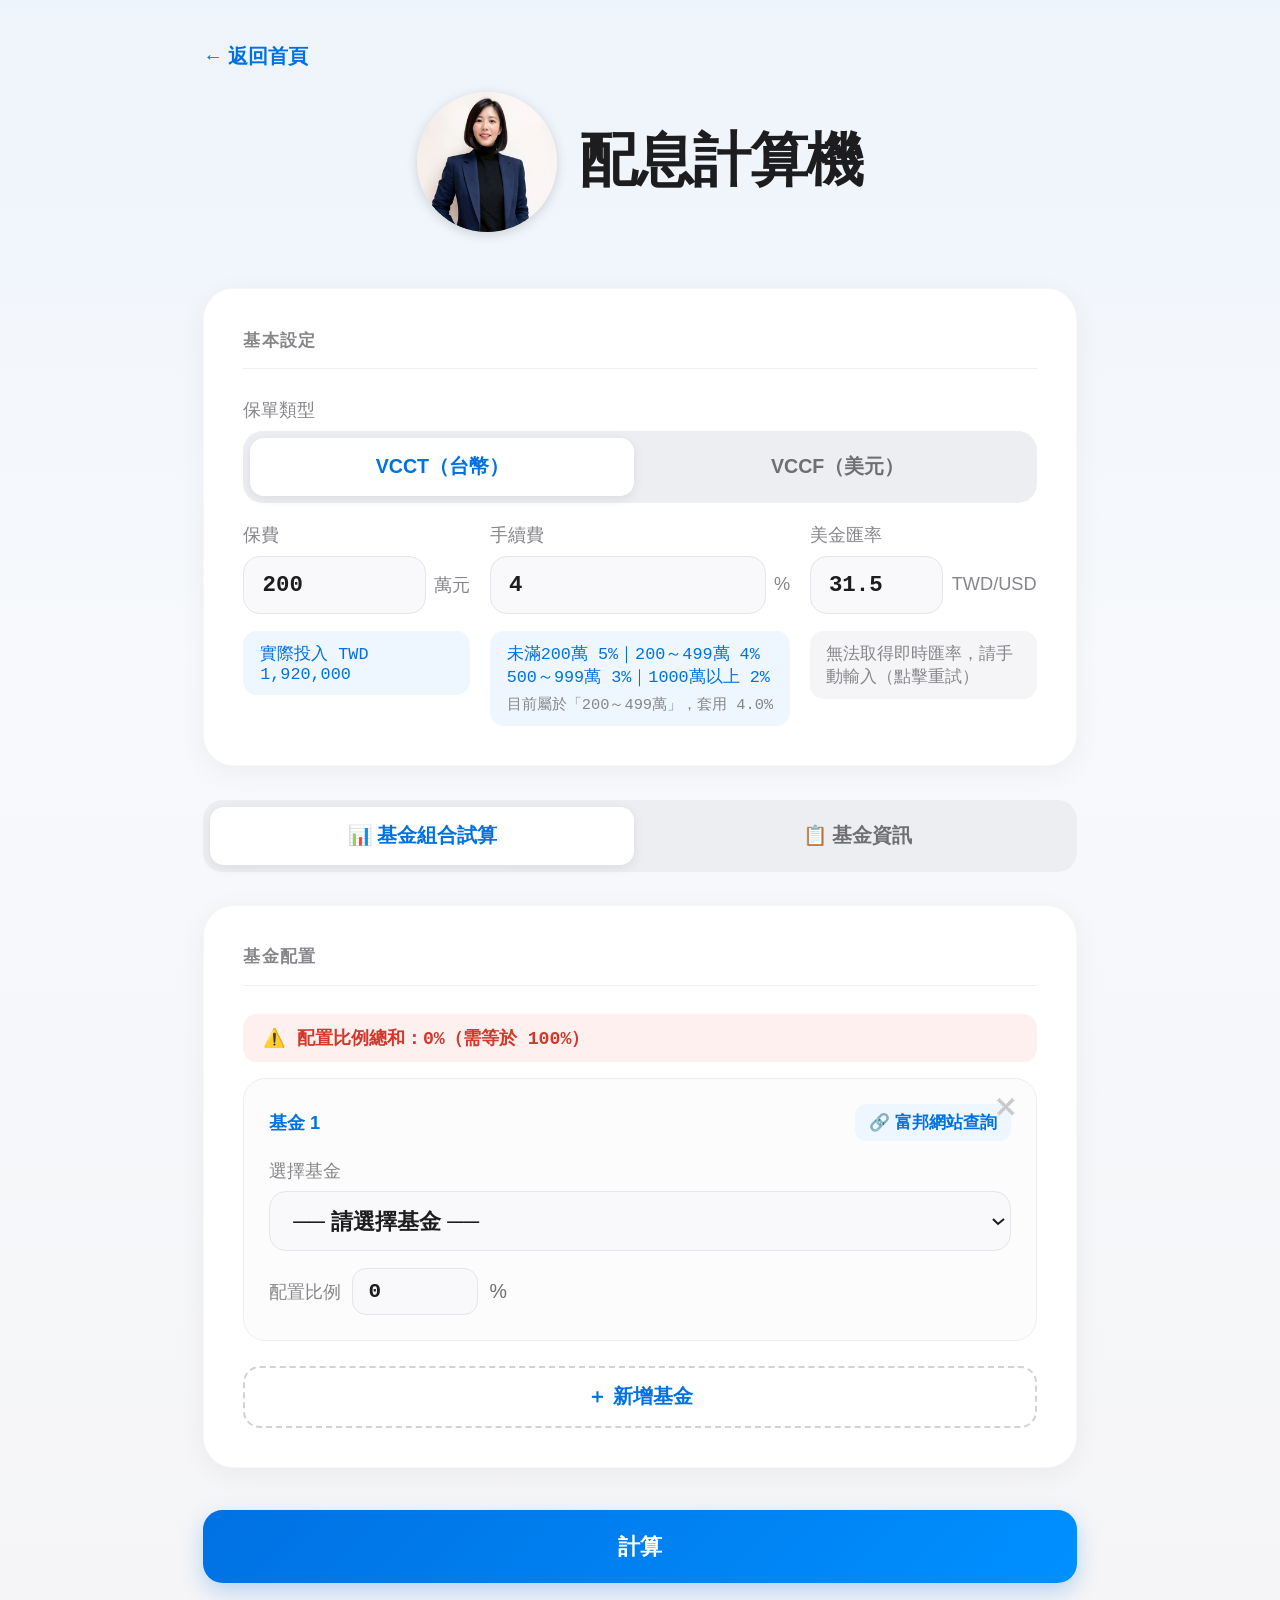
==== calculator.html @ 894be096 "自動更新基金淨值 2026-11-12" ====
<!DOCTYPE html>
<html lang="zh-TW">
<head>
<meta charset="UTF-8">
<meta name="viewport" content="width=device-width, initial-scale=1.0">
<title>配息計算機</title>
<style>
  *, *::before, *::after { box-sizing: border-box; margin: 0; padding: 0; }
  body {
    font-family: -apple-system, BlinkMacSystemFont, "Segoe UI", sans-serif;
    background: linear-gradient(180deg, #eef4fb 0%, #f7f9fc 40%, #f5f5f7 100%);
    color: #1d1d1f;
    min-height: 100vh;
    padding: 2.5rem 1rem;
    font-size: 18px;
  }
  .container { width: 70%; max-width: 1100px; margin: 0 auto; zoom: 1.4; }
  @media (max-width: 768px) {
    .container { width: 100%; max-width: 100%; zoom: 1; }
    body { padding: 1.25rem 0.75rem; font-size: 16px; }
    .basic-settings-grid { grid-template-columns: 1fr !important; }
  }
  .back-link { display:inline-flex; align-items:center; gap:4px; margin-bottom:16px; font-size:14px; color:#0071e3; text-decoration:none; font-weight:600; }
  h1 { font-size: 2rem; font-weight: 700; margin-bottom: 6px; letter-spacing: -0.02em; }
  .subtitle { font-size: 14px; color: #86868b; margin-bottom: 2.5rem; }
  .nav-cards { display:flex; gap:12px; margin-bottom:1.5rem; }
  .nav-card {
    flex:1; background:#fff; border-radius:18px; padding:14px 16px;
    display:flex; align-items:center; gap:12px; text-decoration:none; color:#1d1d1f;
    box-shadow:0 4px 14px rgba(0,0,0,0.04); border:1.5px solid transparent; transition:all .15s;
  }
  .nav-card:hover { transform:translateY(-1px); box-shadow:0 6px 18px rgba(0,0,0,0.08); }
  .nav-card.active { border-color:#0071e3; background:linear-gradient(135deg,#eef6ff,#f5faff); }
  .nav-icon {
    width:40px; height:40px; border-radius:12px; display:flex; align-items:center;
    justify-content:center; font-size:20px; background:#eef6ff; flex-shrink:0;
  }
  .nav-card.active .nav-icon { background:#0071e3; }
  .nav-title { font-size:14px; font-weight:700; }
  .nav-sub { font-size:11px; color:#86868b; }
  .card {
    background: #fff;
    border-radius: 22px;
    padding: 1.75rem;
    margin-bottom: 1.5rem;
    box-shadow: 0 4px 20px rgba(0,0,0,0.05);
    border: 1px solid rgba(0,0,0,0.03);
  }
  .card h2 {
    font-size: 12px; font-weight: 700; color: #86868b;
    text-transform: uppercase; letter-spacing: 0.08em; margin-bottom: 1.25rem;
    padding-bottom: 0.75rem; border-bottom: 1px solid #f0f0f2;
  }
  .grid2 { display: grid; grid-template-columns: 1fr 1fr; gap: 14px; }
  .field { display: flex; flex-direction: column; gap: 6px; }
  .field label { font-size: 13px; color: #86868b; font-weight: 500; }
  .input-wrap { display: flex; align-items: center; gap: 6px; }
  .input-wrap input {
    font-size: 16px; font-weight: 600; padding: 11px 13px; border-radius: 12px;
    border: 1px solid #e5e5ea; background: #f9f9fb; color: #1d1d1f; flex: 1;
    transition: all 0.15s;
    font-family: "SF Mono", "SFMono-Regular", Menlo, Consolas, monospace;
    font-variant-numeric: tabular-nums;
  }
  .input-wrap input:focus { outline: none; border-color: #0071e3; background: #fff; box-shadow: 0 0 0 4px rgba(0,113,227,0.08); }
  .input-wrap .unit { font-size: 13px; color: #86868b; white-space: nowrap; }
  .field input, .field select {
    font-size: 16px; font-weight: 600; padding: 11px 13px; border-radius: 12px;
    border: 1px solid #e5e5ea; background: #f9f9fb; color: #1d1d1f; width: 100%;
    transition: all 0.15s;
    font-family: "SF Mono", "SFMono-Regular", Menlo, Consolas, monospace;
    font-variant-numeric: tabular-nums;
  }
  .field select { font-family: -apple-system, BlinkMacSystemFont, "Segoe UI", sans-serif; }
  .field input:focus, .field select:focus { outline: none; border-color: #0071e3; background: #fff; box-shadow: 0 0 0 4px rgba(0,113,227,0.08); }
  .fee-info {
    font-size: 12px; color: #0071e3; background: #eef6ff;
    border-radius: 10px; padding: 8px 12px; margin-top: 8px; font-weight: 500;
    font-family: "SF Mono", "SFMono-Regular", Menlo, Consolas, monospace;
    font-variant-numeric: tabular-nums;
  }
  #rate-info { background: #f5f5f7; color: #86868b; font-weight: 400; cursor: pointer; }
  #rate-info:hover { background: #eef6ff; color: #0071e3; }
  .mode-tabs { display: flex; gap: 8px; margin-bottom: 1.5rem; background: #eceef1; border-radius: 14px; padding: 5px; }
  .mode-tab {
    flex: 1; padding: 11px; border-radius: 10px; border: none; background: transparent;
    color: #6e6e73; font-size: 14px; font-weight: 600; cursor: pointer; text-align: center;
    transition: all 0.2s;
  }
  .mode-tab.active { background: #fff; color: #0071e3; box-shadow: 0 2px 8px rgba(0,0,0,0.08); }
  .mode-tab:hover:not(.active) { color: #1d1d1f; }
  .fund-block { border: 1px solid #eee; border-radius: 16px; padding: 1.1rem; margin-bottom: 12px; position: relative; background: #fcfcfd; }
  .fund-title { font-size: 13px; font-weight: 700; color: #0071e3; }
  .remove-btn { position: absolute; top: 12px; right: 12px; background: none; border: none; color: #c7c7cc; font-size: 18px; cursor: pointer; line-height: 1; }
  .remove-btn:hover { color: #ff3b30; }
  .fund-header { display: flex; align-items: center; justify-content: space-between; margin-bottom: 12px; }
  .fubon-link {
    display: inline-flex; align-items: center; gap: 4px; font-size: 12px; color: #0071e3;
    border: none; border-radius: 8px; padding: 5px 10px; background: #eef6ff;
    text-decoration: none; font-weight: 600;
  }
  .fubon-link:hover { background: #dcedff; }
  .ratio-row { display: flex; align-items: center; gap: 8px; margin-top: 12px; }
  .ratio-row label { font-size: 13px; color: #86868b; white-space: nowrap; font-weight: 500; }
  .ratio-inp {
    width: 90px; font-size: 15px; font-weight: 600; padding: 8px 11px; border-radius: 10px;
    border: 1px solid #e5e5ea; background: #f9f9fb; color: #1d1d1f;
    font-family: "SF Mono", "SFMono-Regular", Menlo, Consolas, monospace;
    font-variant-numeric: tabular-nums;
  }
  .ratio-inp:focus { outline: none; border-color: #0071e3; background: #fff; }
  .ratio-total {
    font-size: 13px; font-weight: 600; padding: 8px 14px; border-radius: 10px; margin-bottom: 12px; display: none;
    font-family: "SF Mono", "SFMono-Regular", Menlo, Consolas, monospace;
    font-variant-numeric: tabular-nums;
  }
  .ratio-total.ok  { background: #e8f8ee; color: #1a8a3c; display: block; }
  .ratio-total.err { background: #fef0ef; color: #d0392b; display: block; }
  .add-btn {
    width: 100%; padding: 11px; border-radius: 12px; border: 1.5px dashed #d2d2d7;
    background: none; color: #0071e3; font-size: 14px; font-weight: 600; cursor: pointer; margin-top: 6px;
  }
  .add-btn:hover { background: #eef6ff; border-color: #0071e3; }
  .calc-btn {
    width: 100%; padding: 15px; border-radius: 14px; border: none;
    background: linear-gradient(135deg, #0071e3, #0090ff);
    color: #fff; font-size: 16px; font-weight: 700; cursor: pointer; margin-top: 6px;
    box-shadow: 0 6px 16px rgba(0,113,227,0.25); transition: all 0.15s;
  }
  .calc-btn:hover { transform: translateY(-1px); box-shadow: 0 8px 20px rgba(0,113,227,0.32); }
  .results { display: none; }
  .results.show { display: block; }
  .metric-grid { display: grid; grid-template-columns: 1fr 1fr 1fr; gap: 12px; margin-bottom: 2rem; }
  .metric {
    background: linear-gradient(135deg, #eef6ff, #f5faff);
    border-radius: 16px; padding: 16px 14px; border: 1px solid #e0eeff;
    text-align: center;
  }
  .metric .m-label { font-size: 12px; color: #0071e3; margin-bottom: 6px; font-weight: 600; }
  .metric .m-val {
    font-size: 24px; font-weight: 800; color: #0071e3; letter-spacing: -0.02em;
    font-family: "SF Mono", "SFMono-Regular", Menlo, Consolas, monospace;
    font-variant-numeric: tabular-nums;
  }
  table { width: 100%; border-collapse: collapse; font-size: 14px; }
  th { text-align: center; padding: 10px 12px; font-size: 12px; color: #86868b; font-weight: 700; border-bottom: 2px solid #f0f0f2; }
  td {
    text-align: center;
    padding: 12px 10px; border-bottom: 1px solid #f5f5f7;
    font-family: "SF Mono", "SFMono-Regular", Menlo, Consolas, monospace;
    font-variant-numeric: tabular-nums;
  }
  tr:last-child td { border-bottom: none; }
  tr.sum-row { background: #eef6ff; font-weight: 700; border-radius: 10px; }
  tr.top-row { }
  tr.fund-row { cursor: pointer; }
  .col-twd { background: #e5e5ea; }
  tr.fund-row:hover { background: #f5f9ff; }
  .perf-arrow { display:inline-block; margin-left:10px; font-size:16px; color:#0071e3; transition: transform 0.2s; vertical-align:middle; position:relative; top:-3px; }
  .yield-cell { white-space: nowrap; }
  .perf-detail td { padding: 0; border-bottom: 1px solid #f5f5f7; }
  .perf-grid { display: flex; flex-wrap: nowrap; gap: 10px; padding: 14px 12px; background: #f9fafc; }
  .perf-item { flex: 1 1 0; min-width: 56px; text-align: center; }
  .perf-item .p-label { font-size: 10.5px; color: #86868b; margin-bottom: 3px; white-space: nowrap; }
  .perf-item .p-val { font-size: 12px; font-weight: 700; white-space: nowrap; }
  .perf-empty { padding: 12px; font-size: 12px; color: #86868b; text-align: center; }
  .combo-perf-card { margin-top: 0.75rem; padding-top: 0.75rem; border-top: 1px solid #f0f0f2; }
  .combo-perf-card h2 { border-bottom: none; padding-bottom: 0; margin-bottom: 2px; }
  .combo-perf-note { font-size: 12px; color: #86868b; margin-bottom: 12px; }
  .combo-perf-grid { display: grid; grid-template-columns: repeat(6, 1fr); gap: 18px 8px; background: #f9fafc; border-radius: 14px; padding: 16px 12px; }
  .combo-perf-grid .p-label { font-size: 14px; margin-bottom: 5px; }
  .combo-perf-grid .p-val { font-size: 19px; }
  @media (max-width: 640px) { .combo-perf-grid { grid-template-columns: repeat(4, 1fr); } }
  @media (max-width: 420px) { .combo-perf-grid { grid-template-columns: repeat(3, 1fr); } }
  .warn { background: #fff6dd; border-radius: 12px; padding: 12px 16px; font-size: 13px; color: #8a6404; margin-top: 10px; display: none; font-weight: 500; }
  .summary-row {
    margin-top: 12px; font-size: 13px; padding: 12px 14px; background: #f7f7f9; border-radius: 12px; color: #3a3a3c; line-height: 1.5;
    font-family: "SF Mono", "SFMono-Regular", Menlo, Consolas, monospace;
    font-variant-numeric: tabular-nums;
  }
  .section { display: none; }
  .section.active { display: block; }
  @media (max-width: 500px) {
    .grid2, .metric-grid { grid-template-columns: 1fr 1fr; }
    .metric-grid .metric:nth-child(3) { grid-column: 1 / -1; }
  }
</style>

</head>
<body>
<div class="container">
  <a class="back-link" href="index.html">← 返回首頁</a>
  <div style="display:flex; align-items:center; justify-content:center; gap:16px; margin-bottom: 2.5rem; text-align:left;">
    <img src="avatar.png" alt="頭像" style="width:100px; height:100px; border-radius:50%; box-shadow:0 2px 8px rgba(0,0,0,0.15); flex-shrink:0;">
    <div>
      <h1 style="margin-bottom:2px; font-size:2.6rem;">配息計算機</h1>
    </div>
  </div>

  <div class="card">
    <h2>基本設定</h2>
    <div class="field" style="margin-bottom:14px;">
      <label>保單類型</label>
      <div class="mode-tabs" style="margin-bottom:0;">
        <button class="mode-tab active" id="tab-vcct" onclick="switchProduct('VCCT')">VCCT（台幣）</button>
        <button class="mode-tab" id="tab-vccf" onclick="switchProduct('VCCF')">VCCF（美元）</button>
      </div>
    </div>
    <div class="grid2 basic-settings-grid" style="grid-template-columns: 1fr 1fr 1fr;">
      <div class="field">
        <label>保費</label>
        <div class="input-wrap">
          <input type="number" id="premium" value="200" step="1" oninput="onPremiumChange()">
          <span class="unit" id="premium-unit">萬元</span>
        </div>
        <div class="fee-info" id="premium-info" style="margin-top:6px;"></div>
      </div>
      <div class="field">
        <label>手續費</label>
        <div class="input-wrap">
          <input type="number" id="feeRatePct" value="4" step="0.1" oninput="onFeeManualChange()">
          <span class="unit">%</span>
        </div>
        <div class="fee-info" id="fee-info" style="margin-top:6px;"></div>
      </div>
      <div class="field">
        <label>美金匯率</label>
        <div class="input-wrap">
          <input type="number" id="usdRate" value="31.5" step="0.1">
          <span class="unit">TWD/USD</span>
        </div>
        <div class="fee-info" id="rate-info" style="margin-top:6px;">載入即時匯率中…</div>
      </div>
    </div>
  </div>

  <div class="mode-tabs">
    <button class="mode-tab active" id="tab-alloc"   onclick="switchMode('alloc')">📊 基金組合試算</button>
    <button class="mode-tab"        id="tab-compare" onclick="switchMode('compare')">📋 基金資訊</button>
  </div>

  <!-- 基金組合試算 -->
  <div id="section-alloc" class="section active">
    <div class="card">
      <h2>基金配置</h2>
      <div id="ratio-total" class="ratio-total"></div>
      <div id="alloc-funds"></div>
      <button class="add-btn" onclick="addAllocFund()">＋ 新增基金</button>
      <div class="warn" id="alloc-warn"></div>
    </div>
    <button class="calc-btn" onclick="calcAlloc()">計算</button>
    <div class="results card" id="alloc-results" style="margin-top:1.25rem;">
      <h2>基金組合試算結果</h2>
      <div class="metric-grid" id="alloc-metrics"></div>
      <table>
        <thead><tr><th>排名</th><th>基金</th><th>配置</th><th>淨值</th><th>單位數</th><th>每單位分配金額</th><th>每月配息(USD)</th><th class="col-twd">每月配息(TWD)</th><th>每年配息(USD)</th><th class="col-twd">每年配息(TWD)</th><th>年化配息率</th></tr></thead>
        <tbody id="alloc-table"></tbody>
      </table>
      <div class="summary-row" id="alloc-summary"></div>
      <div class="combo-perf-card" id="alloc-perf" style="display:none;">
        <h2>組合含息報酬</h2>
        <div class="combo-perf-note">依配置比例加權，含息計算</div>
        <div class="perf-grid combo-perf-grid" id="alloc-perf-grid"></div>
      </div>
    </div>
  </div>

  <!-- 基金資訊 -->
  <div id="section-compare" class="section">
    <div class="results card show" id="compare-results" style="margin-top:0;">
      <div style="display:flex;align-items:center;justify-content:space-between;margin-bottom:1.25rem;padding-bottom:0.75rem;border-bottom:1px solid #f0f0f2;">
        <h2 style="font-size:22px;margin-bottom:0;padding-bottom:0;border-bottom:none;">基金資訊</h2>
        <a href="https://invest.fubonlife.com.tw/index.html" target="_blank" rel="noopener" style="font-size:14px;color:#0071e3;font-weight:600;text-decoration:none;">🔗 富邦投資型網站</a>
      </div>
      <div class="metric-grid" id="compare-metrics"></div>
      <div style="text-align:center;margin-bottom:1rem;">
        <button id="perf-toggle-all-btn" onclick="toggleAllPerf()" style="padding:8px 20px;border-radius:20px;border:1.5px solid #0071e3;background:#eef6ff;color:#0071e3;font-size:13px;font-weight:700;cursor:pointer;">🔽 一鍵展開全部績效</button>
      </div>
      <div style="overflow-x:auto; -webkit-overflow-scrolling:touch;">
      <table>
        <thead><tr><th>排名</th><th>基金</th><th>淨值</th><th>單位數</th><th>每單位分配金額</th><th>每月配息(USD)</th><th class="col-twd">每月配息(TWD)</th><th>每年配息(USD)</th><th class="col-twd">每年配息(TWD)</th><th>年化配息率</th></tr></thead>
        <tbody id="compare-table"></tbody>
      </table>
      </div>
      <div class="summary-row" id="compare-summary"></div>
      <div style="font-size:11px;color:#86868b;margin-top:8px;text-align:center;">點擊基金列可展開查看累積報酬率</div>
    </div>
  </div>
</div>

<script>
const PRESET_FUNDS = [
  { name:"JFP11", label:"JFP11｜摩根多重收益基金",  nav:71.9,  dist:0.609, perf:{"今年以來":"+5.40%","一個月":"-0.57%","三個月":"-2.23%","六個月":"+0.84%","一年":"+7.27%","二年":"+17.02%","三年":"+35.01%","五年":"+21.27%","成立以來":"N/A"} },
  { name:"ACC3",  label:"ACC3｜聯博多元資產收益組合-AI類型",          nav:9.08,   dist:0.075, perf:{"今年以來":"+5.56%","一個月":"-0.82%","三個月":"-2.08%","六個月":"+0.17%","一年":"+5.80%","二年":"+17.67%","三年":"+40.15%","五年":"+20.86%","成立以來":"+48.92%"} },
  { name:"IGB5",  label:"IGB5｜景順環球高評級企業債券",    nav:6.687,   dist:0.051, perf:{"今年以來":"-1.77%","一個月":"+1.28%","三個月":"-0.87%","六個月":"-1.40%","一年":"-1.32%","二年":"+4.36%","三年":"+16.94%","五年":"-1.41%","成立以來":"+1.15%"} },
  { name:"FRP4",  label:"FRP4｜富蘭克林穩定月收益",        nav:9.76,   dist:0.067, perf:{"今年以來":"+7.30%","一個月":"+1.84%","三個月":"-0.37%","六個月":"+2.17%","一年":"+9.04%","二年":"+16.07%","三年":"+35.89%","五年":"+27.36%","成立以來":"+321.97%"} },
  { name:"DSP5",  label:"DSP5｜安聯收益成長(美元)",        nav:8.1433,   dist:0.06, perf:{"今年以來":"+2.50%","一個月":"-2.57%","三個月":"-4.53%","六個月":"-3.92%","一年":"+2.75%","二年":"+12.96%","三年":"+34.57%","五年":"+16.04%","成立以來":"+168.30%"} },
  { name:"SCP6",  label:"SCP6｜施羅德環球收益成長",        nav:133.7917, dist:1.133471, perf:{"今年以來":"+8.78%","一個月":"-2.12%","三個月":"-4.77%","六個月":"-1.44%","一年":"+9.79%","二年":"+30.76%","三年":"+55.09%","五年":"+33.65%","成立以來":"+77.32%"} },
  { name:"ESC1",  label:"ESC1｜瀚亞多重收益B類型-美元",          nav:7.94,   dist:0.07, perf:{"今年以來":"+5.91%","一個月":"-1.72%","三個月":"-3.13%","六個月":"-1.28%","一年":"+6.56%","二年":"+16.48%","三年":"+37.07%","五年":"+22.75%","成立以來":"+51.17%"} },
  { name:"MLE24", label:"MLE24｜貝萊德世界科技基金",       nav:18.07,  dist:0.162, perf:{"今年以來":"+15.08%","一個月":"-16.78%","三個月":"-11.06%","六個月":"-11.32%","一年":"+11.85%","二年":"+37.61%","三年":"+100.25%","五年":"N/A","成立以來":"+156.62%"} },
];

const PERF_ORDER = ['一週','一個月','本月','本季','三個月','六個月','九個月','一年','二年','三年','五年'];

let allocSeq = 0, compareSeq = 0;
let allocOrder = [], compareOrder = [];
let productType = 'VCCT'; // 'VCCT'（台幣保費）或 'VCCF'（美元保費）

// 切換保單類型：VCCT（台幣）／VCCF（美元，VCCT的美元版）
function switchProduct(type) {
  productType = type;
  document.getElementById('tab-vcct').classList.toggle('active', type==='VCCT');
  document.getElementById('tab-vccf').classList.toggle('active', type==='VCCF');
  document.getElementById('premium-unit').textContent = type==='VCCF' ? '萬美元' : '萬元';
  onPremiumChange();
}

// 內部預設級距（不顯示在畫面上，只用來自動帶出手續費%）
function getDefaultFeeRate(wan) {
  if (productType === 'VCCF') {
    const usd = wan * 10000; // 萬美元 → 實際美元
    if (usd >= 333300) return 2;
    if (usd >= 166600) return 3;
    if (usd >= 66600)  return 4;
    return 5;
  }
  if (wan >= 1000) return 2;
  if (wan >= 500)  return 3;
  if (wan >= 200)  return 4;
  return 5;
}

// 保費變動時：自動帶出對應級距的手續費%，並重新計算
function onPremiumChange() {
  const wan = parseFloat(document.getElementById('premium').value) || 0;
  document.getElementById('feeRatePct').value = getDefaultFeeRate(wan);
  updateFeeInfo();
  calcCompare();
}

// 手動修改手續費%時：直接採用手動輸入的值，不覆蓋
function onFeeManualChange() {
  updateFeeInfo();
  calcCompare();
}

function updateFeeInfo() {
  const wan = parseFloat(document.getElementById('premium').value) || 0;
  const rate = (parseFloat(document.getElementById('feeRatePct').value) || 0) / 100;
  if (productType === 'VCCF') {
    const usdAmt = wan * 10000;
    const effective = usdAmt * (1 - rate);
    const tier = usdAmt >= 333300 ? '333,300美元以上'
               : usdAmt >= 166600 ? '166,600～333,299美元'
               : usdAmt >= 66600  ? '66,600～166,599美元'
               : '未滿66,600美元';
    document.getElementById('premium-info').textContent = `實際投入 USD ${fmt(effective,2)}`;
    document.getElementById('fee-info').innerHTML =
      `未滿66,600美元 5%<br>66,600～166,599美元 4%<br>166,600～333,299美元 3%<br>333,300美元以上 2%` +
      `<div style="color:#86868b;font-weight:400;margin-top:4px;font-size:11px;white-space:nowrap;overflow:hidden;text-overflow:ellipsis;" title="目前屬於「${tier}」，套用 ${(rate*100).toFixed(1)}%">` +
      `目前屬於「${tier}」，套用 ${(rate*100).toFixed(1)}%` +
      `</div>`;
    return;
  }
  const effective = wan * 10000 * (1 - rate);
  const tier = wan >= 1000 ? '1000萬以上'
             : wan >= 500  ? '500～999萬'
             : wan >= 200  ? '200～499萬'
             : '未滿200萬';
  document.getElementById('premium-info').textContent = `實際投入 TWD ${fmt(effective)}`;
  document.getElementById('fee-info').innerHTML =
    `未滿200萬 5%｜200～499萬 4%<br>500～999萬 3%｜1000萬以上 2%` +
    `<div style="color:#86868b;font-weight:400;margin-top:4px;font-size:11px;white-space:nowrap;overflow:hidden;text-overflow:ellipsis;" title="目前屬於「${tier}」，套用 ${(rate*100).toFixed(1)}%">` +
    `目前屬於「${tier}」，套用 ${(rate*100).toFixed(1)}%` +
    `</div>`;
}

// 供計算函式呼叫，取得目前手續費率（不論是自動帶出或手動輸入）
function getFeeRate(wan) {
  return (parseFloat(document.getElementById('feeRatePct').value) || 0) / 100;
}

function updateFeeRate() { updateFeeInfo(); }

async function fetchLiveRate() {
  const info = document.getElementById('rate-info');
  if (!info) return;
  info.textContent = '載入即時匯率中…';
  try {
    const res = await fetch('https://open.er-api.com/v6/latest/USD');
    const data = await res.json();
    const twd = data.rates && data.rates.TWD;
    if (twd) {
      document.getElementById('usdRate').value = twd.toFixed(3);
      const now = new Date();
      const mm = String(now.getMonth()+1).padStart(2,'0');
      const dd = String(now.getDate()).padStart(2,'0');
      info.textContent = `${mm}/${dd} 匯率 ${twd.toFixed(3)}`;
      calcCompare();
    } else {
      info.textContent = '無法取得即時匯率，請手動輸入（點擊重試）';
    }
  } catch (e) {
    info.textContent = '無法取得即時匯率，請手動輸入（點擊重試）';
  }
}
document.addEventListener('DOMContentLoaded', () => {
  const el = document.getElementById('rate-info');
  if (el) el.addEventListener('click', fetchLiveRate);
});

function switchMode(mode) {
  ['alloc','compare'].forEach(m => {
    document.getElementById('tab-'+m).classList.toggle('active', m===mode);
    document.getElementById('section-'+m).classList.toggle('active', m===mode);
  });
}

function buildOptions() {
  let o = '<option value="">── 請選擇基金 ──</option>';
  PRESET_FUNDS.forEach((f,i) => { o += `<option value="${i}">${f.label}</option>`; });
  o += '<option value="custom">── 自訂輸入 ──</option>';
  return o;
}

function onSelChange(id) {
  const val = document.getElementById('sel-'+id).value;
  document.getElementById('custom-'+id).style.display = val==='custom' ? 'block' : 'none';
}

function makeFundBlock(id, num, withRatio) {
  const div = document.createElement('div');
  div.className = 'fund-block';
  div.id = 'fund-'+id;
  div.innerHTML = `
    <div class="fund-header">
      <div class="fund-title">基金 ${num}</div>
      <a class="fubon-link" href="https://invest.fubonlife.com.tw/index.html" target="_blank">🔗 富邦網站查詢</a>
    </div>
    <button class="remove-btn" onclick="removeFund('${id}','${withRatio?'alloc':'compare'}')">✕</button>
    <div class="field" style="margin-bottom:10px;">
      <label>選擇基金</label>
      <select id="sel-${id}" onchange="onSelChange('${id}')">
        ${buildOptions()}
      </select>
    </div>
    <div id="custom-${id}" style="display:none;">
      <div class="grid2" style="margin-bottom:8px;">
        <div class="field"><label>基金名稱</label><input type="text" id="name-${id}" placeholder="例：JFP11"></div>
        <div class="field"><label>基金單位淨值（美金）</label><input type="number" id="nav-${id}" placeholder="例：74.73" step="0.0001"></div>
      </div>
      <div class="field" style="margin-bottom:8px;">
        <label>每單位分配金額（美金）</label>
        <input type="number" id="dist-${id}" placeholder="例：0.693" step="0.0001">
      </div>
    </div>
    ${withRatio ? `
    <div class="ratio-row">
      <label>配置比例</label>
      <input class="ratio-inp" type="number" id="ratio-${id}" value="0" min="0" max="100" step="1" oninput="updateRatioTotal()">
      <span style="font-size:14px;color:#6e6e73;">%</span>
    </div>` : ''}
  `;
  return div;
}

function removeFund(id, mode) {
  document.getElementById('fund-'+id).remove();
  if (mode === 'alloc') {
    allocOrder = allocOrder.filter(x => x !== id);
    renumberFunds(allocOrder, 'alloc');
    updateRatioTotal();
  } else {
    compareOrder = compareOrder.filter(x => x !== id);
    renumberFunds(compareOrder, 'compare');
  }
}

function renumberFunds(order, mode) {
  order.forEach((id, i) => {
    const titleEl = document.querySelector('#fund-'+id+' .fund-title');
    if (titleEl) titleEl.textContent = '基金 ' + (i+1);
  });
}

function addAllocFund() {
  allocSeq++;
  const id = 'a' + allocSeq;
  allocOrder.push(id);
  const num = allocOrder.length;
  const div = makeFundBlock(id, num, true);
  document.getElementById('alloc-funds').appendChild(div);
  updateRatioTotal();
}

function addCompareFund() {
  compareSeq++;
  const id = 'c' + compareSeq;
  compareOrder.push(id);
  const num = compareOrder.length;
  const div = makeFundBlock(id, num, false);
  document.getElementById('compare-funds').appendChild(div);
}

function updateRatioTotal() {
  const inputs = document.querySelectorAll('.ratio-inp');
  let total = 0;
  inputs.forEach(i => { total += parseFloat(i.value) || 0; });
  const el = document.getElementById('ratio-total');
  if (!inputs.length) { el.className = 'ratio-total'; return; }
  if (Math.abs(total - 100) < 0.01) {
    el.className = 'ratio-total ok';
    el.textContent = `✅ 配置比例總和：${total}%（正確）`;
  } else {
    el.className = 'ratio-total err';
    el.textContent = `⚠️ 配置比例總和：${total}%（需等於 100%）`;
  }
}

function getFundData(id) {
  const val  = document.getElementById('sel-'+id).value;
  const ratioEl = document.getElementById('ratio-'+id);
  const ratio = ratioEl ? (parseFloat(ratioEl.value) || 0) : 0;
  if (val === 'custom' || val === '') {
    return {
      name:  (document.getElementById('name-'+id)||{}).value || '基金'+id,
      nav:   parseFloat((document.getElementById('nav-'+id)||{}).value),
      dist:  parseFloat((document.getElementById('dist-'+id)||{}).value),
      ratio,
      perf: null
    };
  }
  const f = PRESET_FUNDS[parseInt(val)];
  return { name: f.name, nav: f.nav, dist: f.dist, ratio, perf: f.perf || null };
}

// 依配置比例加權組合各期間含息報酬率（跟基金資訊頁展開的個別基金績效用同一套 PERF_ORDER 排序）。
// 只有在「所有」被選入的基金都有該期間的有效數值時才計算，缺資料（自訂基金、N/A）一律顯示為－。
function computeComboPerf(items) {
  if (!items.some(r => r.perf)) return {};
  const totalRatio = items.reduce((s,r) => s + r.ratio, 0) || 100;
  const combo = {};
  PERF_ORDER.forEach(period => {
    let sum = 0, ok = true;
    items.forEach(r => {
      const raw = r.perf ? r.perf[period] : undefined;
      const v = raw == null ? NaN : parseFloat(String(raw).replace('%',''));
      if (raw === undefined || raw === 'N/A' || isNaN(v)) { ok = false; return; }
      sum += v * (r.ratio / totalRatio);
    });
    combo[period] = ok ? sum : null;
  });
  return combo;
}

function renderComboPerf(elId, gridId, items) {
  const combo = computeComboPerf(items);
  const periods = Object.keys(combo);
  const card = document.getElementById(elId);
  if (!periods.length) { card.style.display = 'none'; return; }
  const grid = document.getElementById(gridId);
  grid.innerHTML = periods.map(p => {
    const v = combo[p];
    let color = '#c7c7cc', text = '－';
    if (v !== null) {
      color = v > 0 ? '#d0392b' : (v < 0 ? '#1a8a3c' : '#1d1d1f');
      text = (v > 0 ? '+' : '') + v.toFixed(2) + '%';
    }
    return `<div class="perf-item"><div class="p-label">${p}</div><div class="p-val" style="color:${color};">${text}</div></div>`;
  }).join('');
  card.style.display = 'block';
}

function showWarn(el, msg) { el.style.display='block'; el.textContent=msg; }
function fmt(n, dec=0) { return n.toLocaleString('zh-TW',{minimumFractionDigits:dec,maximumFractionDigits:dec}); }

function calcAlloc() {
  const wan  = parseFloat(document.getElementById('premium').value) || 0;
  const rate = getFeeRate(wan);
  const usdR = parseFloat(document.getElementById('usdRate').value) || 0;
  const warn = document.getElementById('alloc-warn');
  if (!allocOrder.length) { showWarn(warn,'請新增至少一檔基金。'); return; }

  let totalRatio = 0;
  allocOrder.forEach(id => { totalRatio += parseFloat((document.getElementById('ratio-'+id)||{}).value)||0; });
  if (Math.abs(totalRatio-100)>0.01) { showWarn(warn,`配置比例總和 ${totalRatio}%，需等於 100%。`); return; }
  warn.style.display='none';
  document.getElementById('alloc-perf').style.display='none';

  const isUsd = productType === 'VCCF';
  const premNative = wan * 10000;               // VCCT: TWD保費｜VCCF: USD保費
  const effNative  = premNative*(1-rate);        // 保費幣別下的實際投入金額
  const effUsd     = isUsd ? effNative : effNative/usdR; // 換算為美元，供買基金單位數用

  const results = [];
  for (const id of allocOrder) {
    const {name,nav,dist,ratio,perf} = getFundData(id);
    if (!nav||!dist) { showWarn(warn,`「${name}」淨值或分配金額未填寫。`); return; }
    if (!ratio)      { showWarn(warn,`「${name}」配置比例為 0。`); return; }
    const allocUsd    = effUsd*(ratio/100);
    const allocNative = effNative*(ratio/100);
    const units = allocUsd/nav;
    const mUsd  = units*dist;
    const mTwd  = mUsd*usdR;
    const yUsd  = mUsd*12;
    const yTwd  = mTwd*12;
    const yNative = isUsd ? yUsd : yTwd;
    results.push({name,nav,dist,ratio,units,mTwd,mUsd,yTwd,yUsd,yieldR:(yNative/allocNative)*100,perf});
  }
  renderComboPerf('alloc-perf', 'alloc-perf-grid', results);

  results.sort((a,b)=>b.yieldR-a.yieldR);
  const medals=['🥇','🥈','🥉'];
  const tbody=document.getElementById('alloc-table');
  tbody.innerHTML='';
  let sumM=0, sumMUsd=0, sumY=0, sumYUsd=0;
  results.forEach((r,i)=>{
    sumM+=r.mTwd; sumMUsd+=r.mUsd; sumY+=r.yTwd; sumYUsd+=r.yUsd;
    tbody.innerHTML+=`<tr><td>${medals[i]||(i+1)+'.'}</td><td>${r.name}</td><td>${r.ratio}%</td><td>${fmt(r.nav,4)}</td><td>${fmt(r.units,2)}</td><td>${fmt(r.dist,4)}</td><td>USD ${fmt(r.mUsd,2)}</td><td class="col-twd">TWD ${fmt(Math.round(r.mTwd))}</td><td>USD ${fmt(r.yUsd,2)}</td><td class="col-twd">TWD ${fmt(Math.round(r.yTwd))}</td><td class="yield-cell">${r.yieldR.toFixed(2)}%</td></tr>`;
  });
  const sumYNative = isUsd ? sumYUsd : sumY;
  tbody.innerHTML+=`<tr class="sum-row"><td colspan="2">合計</td><td>100%</td><td colspan="3"></td><td>USD ${fmt(sumMUsd,2)}</td><td class="col-twd">TWD ${fmt(Math.round(sumM))}</td><td>USD ${fmt(sumYUsd,2)}</td><td class="col-twd">TWD ${fmt(Math.round(sumY))}</td><td class="yield-cell">${((sumYNative/effNative)*100).toFixed(2)}%</td></tr>`;

  document.getElementById('alloc-metrics').innerHTML=`
    <div class="metric"><div class="m-label">💰 手續費率</div><div class="m-val">${(rate*100).toFixed(1)}%</div></div>
    <div class="metric"><div class="m-label">📅 每月總配息</div><div class="m-val">${isUsd ? 'USD '+fmt(sumMUsd,2) : 'TWD '+fmt(Math.round(sumM))}</div></div>
    <div class="metric"><div class="m-label">📈 綜合年化報酬</div><div class="m-val">${((sumYNative/effNative)*100).toFixed(2)}%</div></div>
  `;
  document.getElementById('alloc-summary').textContent = isUsd
    ? `實際投入 USD ${fmt(effNative,2)}（保費 ${wan} 萬美元 扣除手續費 USD ${fmt(premNative*rate,2)}）｜每年配息 USD ${fmt(sumYUsd,2)}`
    : `實際投入 TWD ${fmt(Math.round(effNative))}（保費 ${wan} 萬 扣除手續費 TWD ${fmt(Math.round(premNative*rate))}）｜每年配息 TWD ${fmt(Math.round(sumY))}`;
  document.getElementById('alloc-results').classList.add('show');
  document.getElementById('alloc-results').scrollIntoView({behavior:'smooth'});
}

function renderPerf(perf) {
  if (!perf || !Object.keys(perf).length) {
    return '<div class="perf-empty">尚無績效資料</div>';
  }
  let html = '<div class="perf-grid">';
  PERF_ORDER.forEach(k => {
    if (perf[k] === undefined || perf[k] === null || perf[k] === '') return;
    const v = perf[k];
    const num = parseFloat(String(v).replace('%',''));
    const color = isNaN(num) ? '#1d1d1f' : (num > 0 ? '#d0392b' : num < 0 ? '#1a8a3c' : '#1d1d1f');
    html += `<div class="perf-item"><div class="p-label">${k}</div><div class="p-val" style="color:${color};">${v}</div></div>`;
  });
  html += '</div>';
  return html;
}

function togglePerf(idx) {
  const row = document.getElementById('perf-row-'+idx);
  const arrow = document.getElementById('perf-arrow-'+idx);
  if (!row) return;
  const willShow = row.style.display === 'none';
  row.style.display = willShow ? 'table-row' : 'none';
  if (arrow) arrow.textContent = willShow ? '▲' : '▼';
}

let allPerfExpanded = false;
function toggleAllPerf() {
  allPerfExpanded = !allPerfExpanded;
  document.querySelectorAll('#compare-table .perf-detail').forEach(row => {
    row.style.display = allPerfExpanded ? 'table-row' : 'none';
  });
  document.querySelectorAll('#compare-table .perf-arrow').forEach(arrow => {
    arrow.textContent = allPerfExpanded ? '▲' : '▼';
  });
  const btn = document.getElementById('perf-toggle-all-btn');
  if (btn) btn.textContent = allPerfExpanded ? '🔼 一鍵收合全部績效' : '🔽 一鍵展開全部績效';
}

function calcCompare() {
  const wan  = parseFloat(document.getElementById('premium').value) || 0;
  const rate = getFeeRate(wan);
  const usdR = parseFloat(document.getElementById('usdRate').value) || 0;
  if (!usdR) return;

  const isUsd = productType === 'VCCF';
  const premNative = wan * 10000;
  const effNative  = premNative*(1-rate);
  const effUsd     = isUsd ? effNative : effNative/usdR;

  const results = [];
  for (const f of PRESET_FUNDS) {
    const {name,nav,dist,perf} = f;
    const units = effUsd/nav;
    const mUsd = units*dist;
    const mTwd = mUsd*usdR;
    const yUsd = mUsd*12;
    const yTwd = mTwd*12;
    const yNative = isUsd ? yUsd : yTwd;
    results.push({name,nav,dist,units,mTwd,mUsd,yTwd,yUsd,yieldR:(yNative/effNative)*100,perf});
  }

  results.sort((a,b)=>b.yieldR-a.yieldR);
  const medals=['🥇','🥈','🥉'];
  const tbody=document.getElementById('compare-table');
  tbody.innerHTML='';
  results.forEach((r,i)=>{
    tbody.innerHTML+=`<tr class="fund-row${i===0?' top-row':''}" onclick="togglePerf(${i})"><td>${medals[i]||(i+1)+'.'}</td><td>${r.name}</td><td>${fmt(r.nav,4)}</td><td>${fmt(r.units,2)}</td><td>${fmt(r.dist,4)}</td><td>USD ${fmt(r.mUsd,2)}</td><td class="col-twd">TWD ${fmt(Math.round(r.mTwd))}</td><td>USD ${fmt(r.yUsd,2)}</td><td class="col-twd">TWD ${fmt(Math.round(r.yTwd))}</td><td class="yield-cell">${r.yieldR.toFixed(2)}% <span class="perf-arrow" id="perf-arrow-${i}">▼</span></td></tr>`;
    tbody.innerHTML+=`<tr class="perf-detail" id="perf-row-${i}" style="display:none;"><td colspan="10">${renderPerf(r.perf)}</td></tr>`;
  });

  const best=results[0], worst=results[results.length-1];
  document.getElementById('compare-metrics').innerHTML=`
    <div class="metric"><div class="m-label">🏆 最高月配息</div><div class="m-val">${isUsd ? 'USD '+fmt(best.mUsd,2) : 'TWD '+fmt(Math.round(best.mTwd))}</div></div>
    <div class="metric"><div class="m-label">📈 最高年化報酬率</div><div class="m-val">${best.yieldR.toFixed(2)}%</div></div>
    <div class="metric"><div class="m-label">💡 最高 vs 最低差</div><div class="m-val">${isUsd ? 'USD '+fmt(best.mUsd-worst.mUsd,2) : 'TWD '+fmt(Math.round(best.mTwd-worst.mTwd))}/月</div></div>
  `;
  document.getElementById('compare-summary').textContent = isUsd
    ? `相同保費 ${wan} 萬美元（手續費 ${(rate*100).toFixed(1)}%，實際投入 USD ${fmt(effNative,2)}）下各基金每月配息差異`
    : `相同保費 ${wan} 萬（手續費 ${(rate*100).toFixed(1)}%，實際投入 TWD ${fmt(Math.round(effNative))}）下各基金每月配息差異`;
}

// 預設載入
addAllocFund();
onPremiumChange();
fetchLiveRate();
calcCompare();
</script>
</body>
</html>
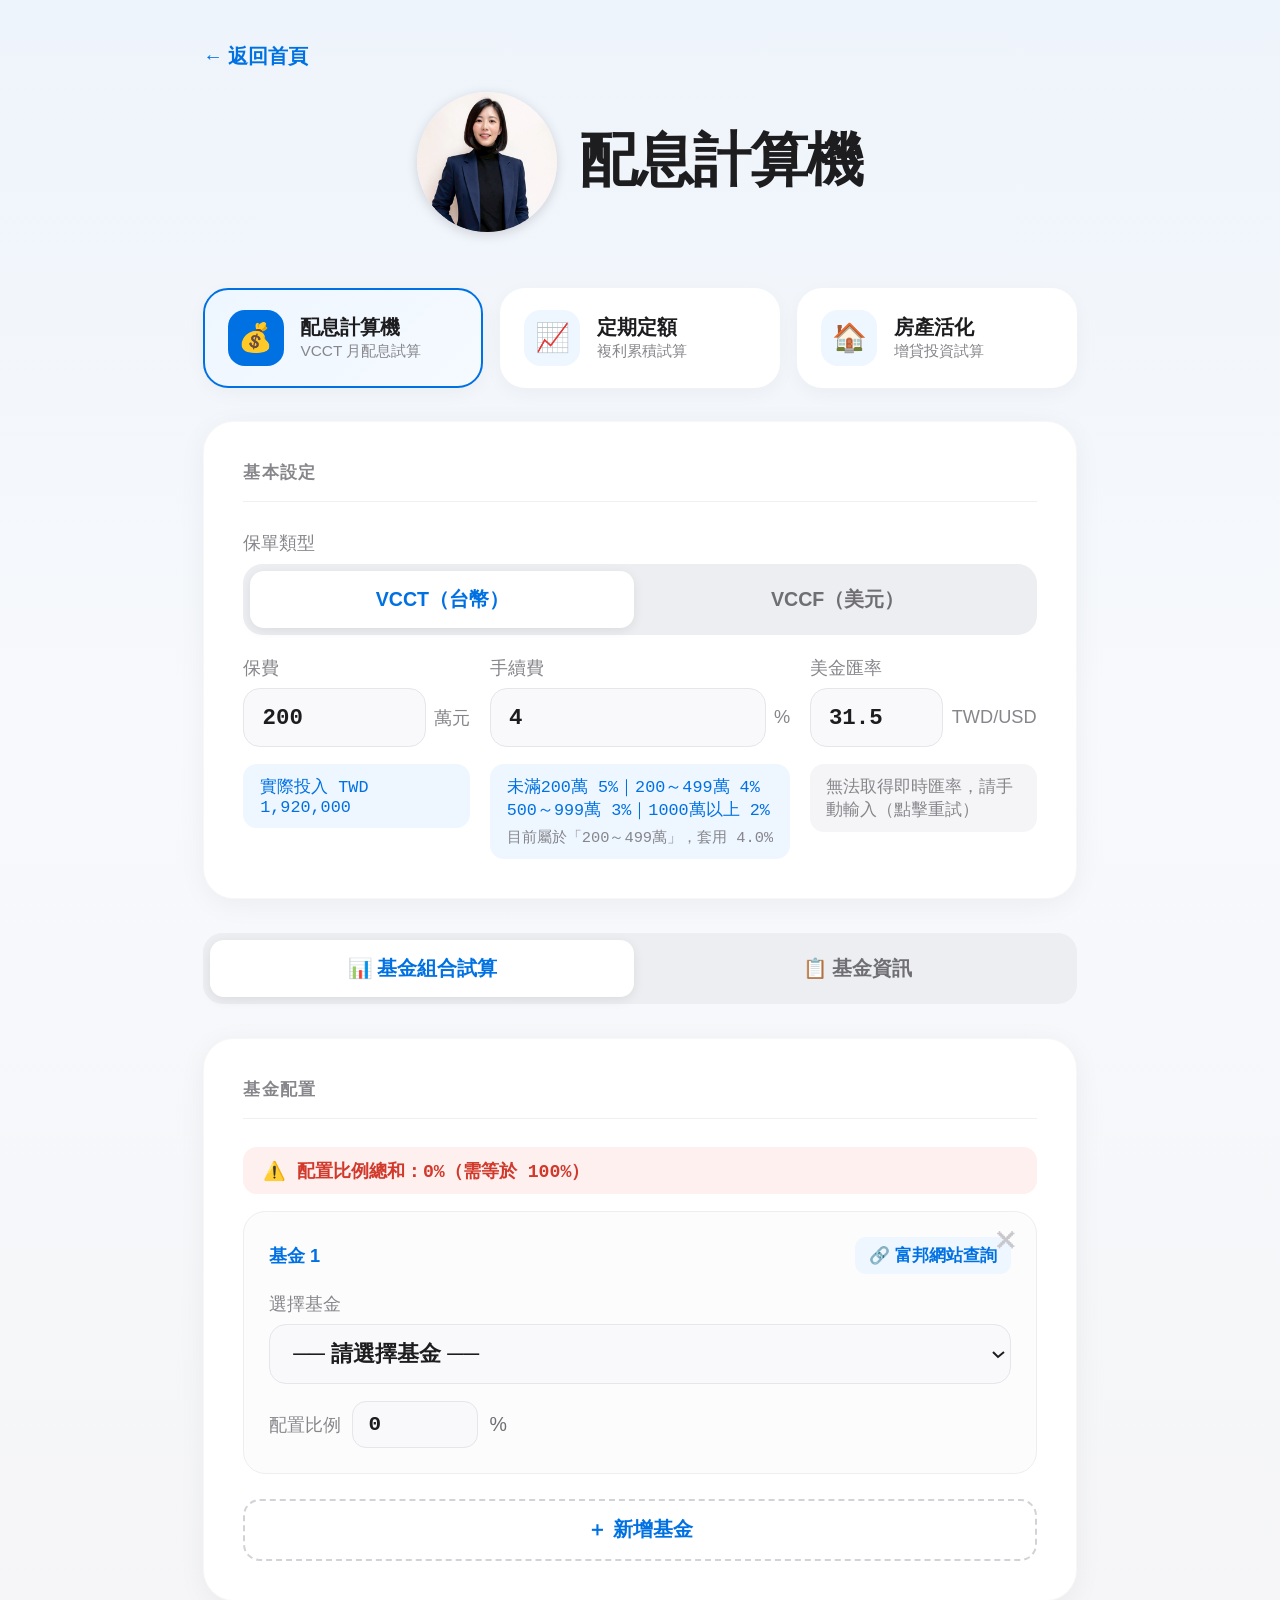
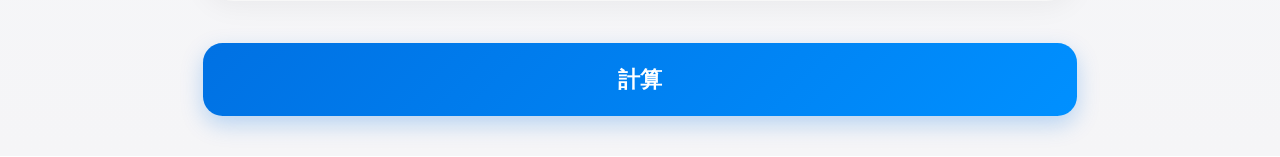
==== commit 690d91e9: "新增房產活化試算機（理財型房貸增貸投資），首頁與各頁面加入第三個導覽入口" ====
--- a/calculator.html
+++ b/calculator.html
@@ -197,6 +197,21 @@
     </div>
   </div>
 
+  <div class="nav-cards">
+    <a href="calculator.html" class="nav-card active">
+      <div class="nav-icon">💰</div>
+      <div><div class="nav-title">配息計算機</div><div class="nav-sub">VCCT 月配息試算</div></div>
+    </a>
+    <a href="dca.html" class="nav-card">
+      <div class="nav-icon">📈</div>
+      <div><div class="nav-title">定期定額</div><div class="nav-sub">複利累積試算</div></div>
+    </a>
+    <a href="leverage.html" class="nav-card">
+      <div class="nav-icon">🏠</div>
+      <div><div class="nav-title">房產活化</div><div class="nav-sub">增貸投資試算</div></div>
+    </a>
+  </div>
+
   <div class="card">
     <h2>基本設定</h2>
     <div class="field" style="margin-bottom:14px;">
@@ -290,14 +305,14 @@
 
 <script>
 const PRESET_FUNDS = [
-  { name:"JFP11", label:"JFP11｜摩根多重收益基金",  nav:71.9,  dist:0.609, perf:{"今年以來":"+5.40%","一個月":"-0.57%","三個月":"-2.23%","六個月":"+0.84%","一年":"+7.27%","二年":"+17.02%","三年":"+35.01%","五年":"+21.27%","成立以來":"N/A"} },
-  { name:"ACC3",  label:"ACC3｜聯博多元資產收益組合-AI類型",          nav:9.08,   dist:0.075, perf:{"今年以來":"+5.56%","一個月":"-0.82%","三個月":"-2.08%","六個月":"+0.17%","一年":"+5.80%","二年":"+17.67%","三年":"+40.15%","五年":"+20.86%","成立以來":"+48.92%"} },
-  { name:"IGB5",  label:"IGB5｜景順環球高評級企業債券",    nav:6.687,   dist:0.051, perf:{"今年以來":"-1.77%","一個月":"+1.28%","三個月":"-0.87%","六個月":"-1.40%","一年":"-1.32%","二年":"+4.36%","三年":"+16.94%","五年":"-1.41%","成立以來":"+1.15%"} },
-  { name:"FRP4",  label:"FRP4｜富蘭克林穩定月收益",        nav:9.76,   dist:0.067, perf:{"今年以來":"+7.30%","一個月":"+1.84%","三個月":"-0.37%","六個月":"+2.17%","一年":"+9.04%","二年":"+16.07%","三年":"+35.89%","五年":"+27.36%","成立以來":"+321.97%"} },
-  { name:"DSP5",  label:"DSP5｜安聯收益成長(美元)",        nav:8.1433,   dist:0.06, perf:{"今年以來":"+2.50%","一個月":"-2.57%","三個月":"-4.53%","六個月":"-3.92%","一年":"+2.75%","二年":"+12.96%","三年":"+34.57%","五年":"+16.04%","成立以來":"+168.30%"} },
-  { name:"SCP6",  label:"SCP6｜施羅德環球收益成長",        nav:133.7917, dist:1.133471, perf:{"今年以來":"+8.78%","一個月":"-2.12%","三個月":"-4.77%","六個月":"-1.44%","一年":"+9.79%","二年":"+30.76%","三年":"+55.09%","五年":"+33.65%","成立以來":"+77.32%"} },
-  { name:"ESC1",  label:"ESC1｜瀚亞多重收益B類型-美元",          nav:7.94,   dist:0.07, perf:{"今年以來":"+5.91%","一個月":"-1.72%","三個月":"-3.13%","六個月":"-1.28%","一年":"+6.56%","二年":"+16.48%","三年":"+37.07%","五年":"+22.75%","成立以來":"+51.17%"} },
-  { name:"MLE24", label:"MLE24｜貝萊德世界科技基金",       nav:18.07,  dist:0.162, perf:{"今年以來":"+15.08%","一個月":"-16.78%","三個月":"-11.06%","六個月":"-11.32%","一年":"+11.85%","二年":"+37.61%","三年":"+100.25%","五年":"N/A","成立以來":"+156.62%"} },
+  { name:"JFP11", label:"JFP11｜摩根多重收益基金",  nav:71.75,  dist:0.609, perf:{"今年以來":"+5.18%","一個月":"-1.49%","三個月":"-0.92%","六個月":"+1.07%","一年":"+6.80%","二年":"+15.70%","三年":"+38.47%","五年":"+22.26%","成立以來":"N/A"} },
+  { name:"ACC3",  label:"ACC3｜聯博多元資產收益組合-AI類型",          nav:9.23,   dist:0.075, perf:{"今年以來":"+6.43%","一個月":"-1.11%","三個月":"+0.37%","六個月":"+3.44%","一年":"+7.59%","二年":"+19.12%","三年":"+45.41%","五年":"+22.83%","成立以來":"+50.15%"} },
+  { name:"IGB5",  label:"IGB5｜景順環球高評級企業債券",    nav:6.7085,   dist:0.051, perf:{"今年以來":"-2.20%","一個月":"-0.42%","三個月":"-1.38%","六個月":"-1.91%","一年":"-2.16%","二年":"+3.89%","三年":"+19.53%","五年":"-0.92%","成立以來":"+0.71%"} },
+  { name:"FRP4",  label:"FRP4｜富蘭克林穩定月收益",        nav:9.77,   dist:0.067, perf:{"今年以來":"+6.67%","一個月":"+0.80%","三個月":"+1.65%","六個月":"+1.85%","一年":"+8.37%","二年":"+15.48%","三年":"+37.27%","五年":"+27.45%","成立以來":"+319.52%"} },
+  { name:"DSP5",  label:"DSP5｜安聯收益成長(美元)",        nav:8.1825,   dist:0.06, perf:{"今年以來":"+2.99%","一個月":"-2.76%","三個月":"-3.27%","六個月":"-1.06%","一年":"+4.38%","二年":"+15.11%","三年":"+38.86%","五年":"+19.31%","成立以來":"+169.59%"} },
+  { name:"SCP6",  label:"SCP6｜施羅德環球收益成長",        nav:135.8991, dist:1.175936, perf:{"今年以來":"+9.57%","一個月":"-3.04%","三個月":"-1.83%","六個月":"+1.77%","一年":"+12.15%","二年":"+33.92%","三年":"+59.04%","五年":"+32.61%","成立以來":"+78.61%"} },
+  { name:"ESC1",  label:"ESC1｜瀚亞多重收益B類型-美元",          nav:8.11,   dist:0.07, perf:{"今年以來":"+7.24%","一個月":"-1.21%","三個月":"+0.23%","六個月":"+2.63%","一年":"+8.02%","二年":"+18.51%","三年":"+42.56%","五年":"+25.03%","成立以來":"+53.06%"} },
+  { name:"MLE24", label:"MLE24｜貝萊德世界科技基金",       nav:19.37,  dist:0.153, perf:{"今年以來":"+22.36%","一個月":"-10.52%","三個月":"-4.68%","六個月":"+6.95%","一年":"+19.68%","二年":"+50.02%","三年":"+129.74%","五年":"N/A","成立以來":"+172.86%"} },
 ];
 
 const PERF_ORDER = ['一週','一個月','本月','本季','三個月','六個月','九個月','一年','二年','三年','五年'];
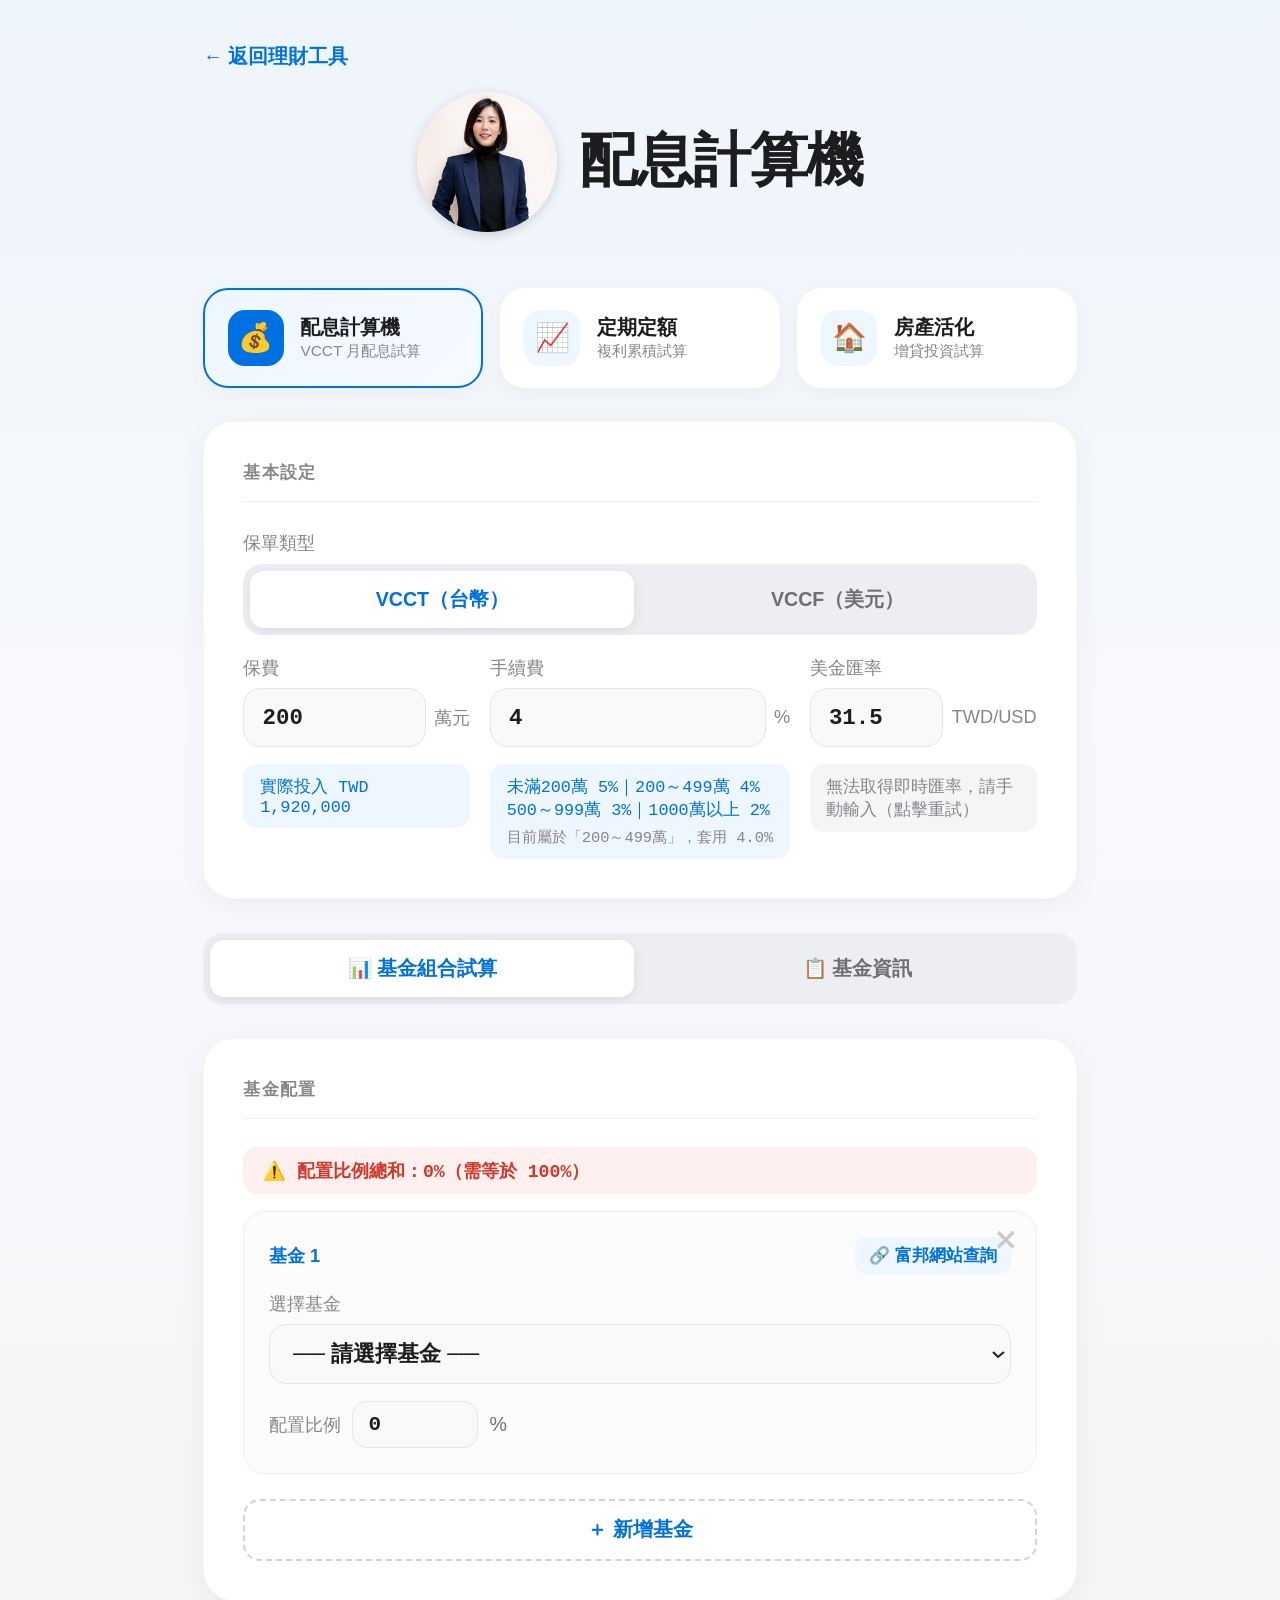
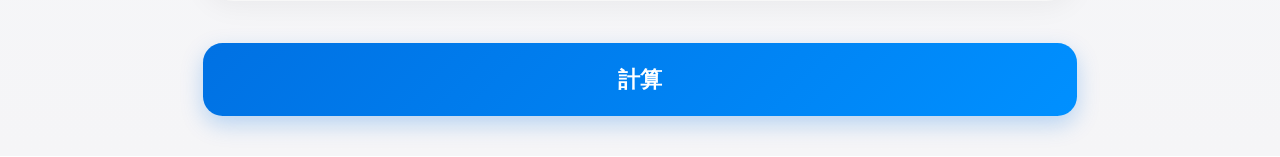
==== commit d9387e4b: "合併理財工具與建議書系統為單一密碼保護網站 - 新增共用密碼鎖 auth.js / auth.css（密碼沿用 0000，純前端防君子防誤觸，非真正安全機制） - 新首頁 index.html 改為登" ====
--- a/calculator.html
+++ b/calculator.html
@@ -189,7 +189,7 @@
 </head>
 <body>
 <div class="container">
-  <a class="back-link" href="index.html">← 返回首頁</a>
+  <a class="back-link" href="tools.html">← 返回理財工具</a>
   <div style="display:flex; align-items:center; justify-content:center; gap:16px; margin-bottom: 2.5rem; text-align:left;">
     <img src="avatar.png" alt="頭像" style="width:100px; height:100px; border-radius:50%; box-shadow:0 2px 8px rgba(0,0,0,0.15); flex-shrink:0;">
     <div>
